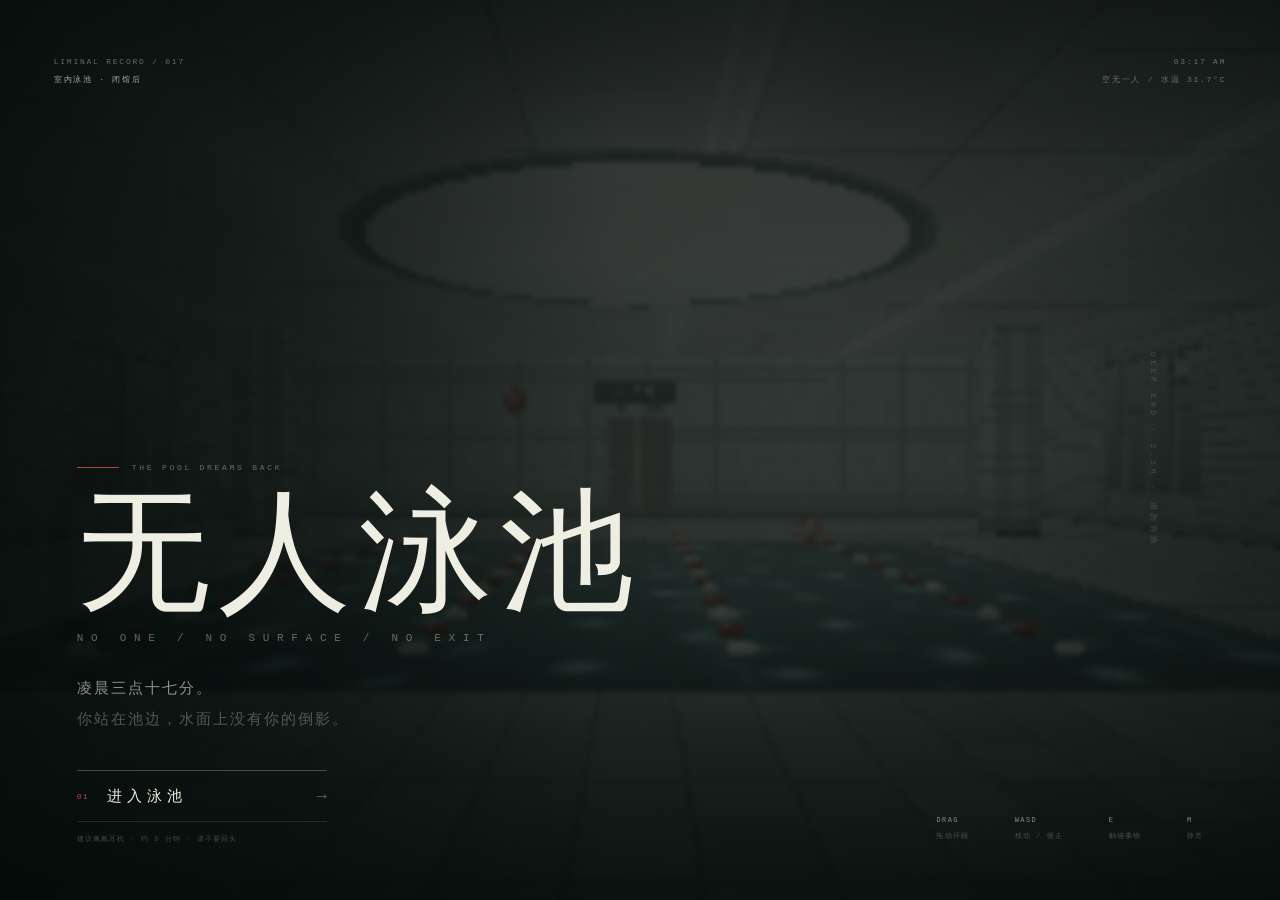
==== index.html @ 758d9158 "chore: add root entry for GitHub Pages" ====
﻿<!DOCTYPE html>
<html lang="zh-CN">
<head>
  <meta charset="UTF-8">
  <meta name="viewport" content="width=device-width,initial-scale=1">
  <meta http-equiv="refresh" content="0; url=./dream-pool/">
  <title>无人泳池 · THE POOL REMEMBERS</title>
  <style>
    html,body{height:100%;margin:0;background:#07110f;color:#efeee2;display:grid;place-items:center;font-family:Georgia,"Songti SC","SimSun",serif}
    a{color:#b9d4c7;letter-spacing:.14em;text-decoration:none;border-bottom:1px solid rgba(185,212,199,.35);padding-bottom:5px}
    .wrap{text-align:center;line-height:2.2}
    .en{font-family:Consolas,monospace;font-size:10px;letter-spacing:.4em;color:rgba(239,238,226,.35)}
    .cn{font-size:clamp(30px,6vw,64px);letter-spacing:.16em;margin:16px 0 28px}
  </style>
  <script>location.replace('./dream-pool/');</script>
</head>
<body>
  <div class="wrap">
    <div class="en">THE POOL REMEMBERS</div>
    <div class="cn">无人泳池</div>
    <a href="./dream-pool/">如果没有自动进入，请点这里</a>
  </div>
</body>
</html>
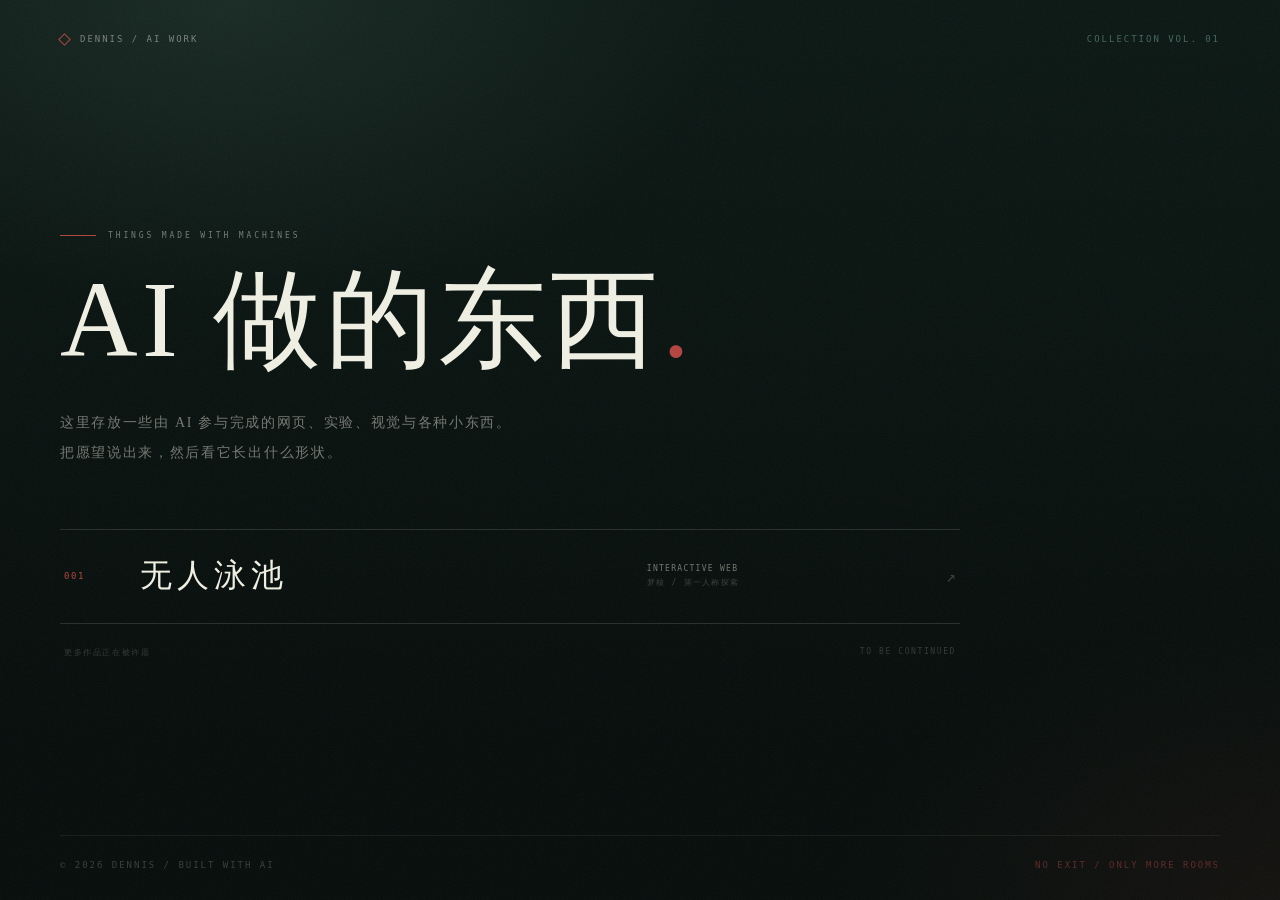
==== commit 41ccfd8b: "docs: add multi-project landing page and AI credit" ====
--- a/index.html
+++ b/index.html
@@ -1,24 +1,230 @@
-﻿<!DOCTYPE html>
+<!DOCTYPE html>
 <html lang="zh-CN">
 <head>
   <meta charset="UTF-8">
-  <meta name="viewport" content="width=device-width,initial-scale=1">
-  <meta http-equiv="refresh" content="0; url=./dream-pool/">
-  <title>无人泳池 · THE POOL REMEMBERS</title>
+  <meta name="viewport" content="width=device-width, initial-scale=1">
+  <meta name="theme-color" content="#07110f">
+  <meta name="description" content="Dennis 的 AI 作品仓库：网页、实验、视觉与各种小东西。">
+  <title>Dennis / AI Work</title>
+  <link rel="icon" href="data:image/svg+xml,%3Csvg xmlns='http://www.w3.org/2000/svg' viewBox='0 0 64 64'%3E%3Crect width='64' height='64' fill='%2307110f'/%3E%3Cpath d='M18 44 32 16l14 28z' fill='none' stroke='%23b44743' stroke-width='2'/%3E%3C/svg%3E">
   <style>
-    html,body{height:100%;margin:0;background:#07110f;color:#efeee2;display:grid;place-items:center;font-family:Georgia,"Songti SC","SimSun",serif}
-    a{color:#b9d4c7;letter-spacing:.14em;text-decoration:none;border-bottom:1px solid rgba(185,212,199,.35);padding-bottom:5px}
-    .wrap{text-align:center;line-height:2.2}
-    .en{font-family:Consolas,monospace;font-size:10px;letter-spacing:.4em;color:rgba(239,238,226,.35)}
-    .cn{font-size:clamp(30px,6vw,64px);letter-spacing:.16em;margin:16px 0 28px}
+    :root {
+      --paper: #efeee2;
+      --dim: rgba(239, 238, 226, .46);
+      --faint: rgba(239, 238, 226, .22);
+      --line: rgba(239, 238, 226, .14);
+      --red: #b44743;
+      --teal: #8cc8b8;
+      --serif: "Songti SC", "STSong", "Noto Serif SC", "SimSun", serif;
+      --sans: "Microsoft YaHei UI", "PingFang SC", sans-serif;
+      --mono: "Cascadia Mono", "SFMono-Regular", "Consolas", monospace;
+    }
+    * { box-sizing: border-box; margin: 0; padding: 0; }
+    html, body { min-height: 100%; }
+    body {
+      background: #07110f;
+      color: var(--paper);
+      font-family: var(--sans);
+      -webkit-font-smoothing: antialiased;
+      overflow-x: hidden;
+    }
+    body::before {
+      content: "";
+      position: fixed;
+      inset: 0;
+      pointer-events: none;
+      background:
+        radial-gradient(55% 50% at 18% 0%, rgba(129, 174, 153, .12), transparent 70%),
+        radial-gradient(50% 45% at 100% 100%, rgba(180, 71, 67, .08), transparent 70%),
+        linear-gradient(180deg, #0a1713, #050c0a 82%);
+      z-index: -2;
+    }
+    body::after {
+      content: "";
+      position: fixed;
+      inset: 0;
+      pointer-events: none;
+      opacity: .055;
+      background-image: url("data:image/svg+xml,%3Csvg xmlns='http://www.w3.org/2000/svg' width='220' height='220'%3E%3Cfilter id='n'%3E%3CfeTurbulence type='fractalNoise' baseFrequency='.9' numOctaves='3' stitchTiles='stitch'/%3E%3C/filter%3E%3Crect width='220' height='220' filter='url(%23n)'/%3E%3C/svg%3E");
+      z-index: -1;
+    }
+    .shell {
+      min-height: 100vh;
+      display: flex;
+      flex-direction: column;
+      width: min(1160px, calc(100% - 64px));
+      margin: 0 auto;
+      padding: 34px 0 30px;
+    }
+    header, footer {
+      display: flex;
+      justify-content: space-between;
+      align-items: center;
+      font-family: var(--mono);
+      font-size: 9px;
+      letter-spacing: .22em;
+      color: var(--faint);
+    }
+    header .mark { display: flex; gap: 11px; align-items: center; color: var(--dim); }
+    header .mark::before {
+      content: "";
+      width: 7px; height: 7px;
+      border: 1px solid var(--red);
+      transform: rotate(45deg);
+    }
+    header .version { color: rgba(140, 200, 184, .45); }
+    main {
+      flex: 1;
+      display: flex;
+      flex-direction: column;
+      justify-content: center;
+      padding: 80px 0 70px;
+    }
+    .kicker {
+      display: flex;
+      align-items: center;
+      gap: 12px;
+      margin-bottom: 22px;
+      font-family: var(--mono);
+      font-size: 8px;
+      letter-spacing: .36em;
+      color: var(--dim);
+    }
+    .kicker::before { content: ""; width: 36px; height: 1px; background: var(--red); }
+    h1 {
+      max-width: 900px;
+      font-family: var(--serif);
+      font-weight: 400;
+      font-size: clamp(48px, 8.4vw, 112px);
+      line-height: 1.08;
+      letter-spacing: .04em;
+    }
+    h1 .dot { color: var(--red); }
+    .intro {
+      max-width: 470px;
+      margin-top: 30px;
+      font-family: var(--serif);
+      font-size: 14px;
+      line-height: 2.1;
+      letter-spacing: .12em;
+      color: var(--dim);
+    }
+    .works {
+      margin-top: 62px;
+      border-top: 1px solid var(--line);
+      max-width: 900px;
+    }
+    .work {
+      display: grid;
+      grid-template-columns: 58px minmax(0, 1.3fr) minmax(150px, .7fr) 28px;
+      gap: 18px;
+      align-items: center;
+      min-height: 94px;
+      padding: 17px 4px;
+      border-bottom: 1px solid var(--line);
+      text-decoration: none;
+      color: inherit;
+      transition: background .4s ease, padding .4s ease;
+    }
+    .work:hover { background: rgba(239, 238, 226, .025); padding-left: 14px; padding-right: 10px; }
+    .work .idx {
+      font-family: var(--mono);
+      font-size: 9px;
+      letter-spacing: .18em;
+      color: var(--red);
+    }
+    .work .title {
+      font-family: var(--serif);
+      font-size: clamp(22px, 2.5vw, 32px);
+      letter-spacing: .16em;
+      color: var(--paper);
+    }
+    .work .type {
+      font-family: var(--mono);
+      font-size: 8px;
+      line-height: 1.8;
+      letter-spacing: .16em;
+      color: var(--faint);
+    }
+    .work .type b { display: block; font-weight: 400; color: var(--dim); }
+    .work .arrow {
+      justify-self: end;
+      font-family: var(--mono);
+      font-size: 16px;
+      color: var(--faint);
+      transition: color .35s ease, transform .35s ease;
+    }
+    .work:hover .arrow { color: var(--teal); transform: translate(2px, -2px); }
+    .soon {
+      display: flex;
+      justify-content: space-between;
+      padding: 23px 4px 0;
+      font-family: var(--mono);
+      font-size: 8px;
+      letter-spacing: .2em;
+      color: rgba(239, 238, 226, .19);
+    }
+    footer {
+      gap: 20px;
+      flex-wrap: wrap;
+      padding-top: 24px;
+      border-top: 1px solid rgba(239, 238, 226, .07);
+    }
+    footer .right { color: rgba(180, 71, 67, .48); }
+    @media (max-width: 680px) {
+      .shell { width: calc(100% - 36px); padding-top: 22px; }
+      main { padding: 64px 0 50px; }
+      header { font-size: 7px; letter-spacing: .13em; }
+      header .version { display: none; }
+      .intro { font-size: 12px; margin-top: 23px; }
+      .works { margin-top: 44px; }
+      .work {
+        grid-template-columns: 34px 1fr 20px;
+        gap: 11px;
+        min-height: 79px;
+      }
+      .work .type { display: none; }
+      .work .title { font-size: 22px; }
+      .work .idx { font-size: 7px; }
+      .work .arrow { font-size: 13px; }
+      .soon { font-size: 7px; }
+      footer { font-size: 7px; letter-spacing: .12em; }
+    }
   </style>
-  <script>location.replace('./dream-pool/');</script>
 </head>
 <body>
-  <div class="wrap">
-    <div class="en">THE POOL REMEMBERS</div>
-    <div class="cn">无人泳池</div>
-    <a href="./dream-pool/">如果没有自动进入，请点这里</a>
+  <div class="shell">
+    <header>
+      <div class="mark">DENNIS / AI WORK</div>
+      <div class="version">COLLECTION VOL. 01</div>
+    </header>
+
+    <main>
+      <div class="kicker">THINGS MADE WITH MACHINES</div>
+      <h1>AI 做的东西<span class="dot">.</span></h1>
+      <p class="intro">
+        这里存放一些由 AI 参与完成的网页、实验、视觉与各种小东西。<br>
+        把愿望说出来，然后看它长出什么形状。
+      </p>
+
+      <nav class="works" aria-label="作品列表">
+        <a class="work" href="./dream-pool/">
+          <span class="idx">001</span>
+          <span class="title">无人泳池</span>
+          <span class="type"><b>INTERACTIVE WEB</b>梦核 / 第一人称探索</span>
+          <span class="arrow" aria-hidden="true">↗</span>
+        </a>
+        <div class="soon">
+          <span>更多作品正在被许愿</span>
+          <span>TO BE CONTINUED</span>
+        </div>
+      </nav>
+    </main>
+
+    <footer>
+      <span>© 2026 DENNIS / BUILT WITH AI</span>
+      <span class="right">NO EXIT / ONLY MORE ROOMS</span>
+    </footer>
   </div>
 </body>
 </html>
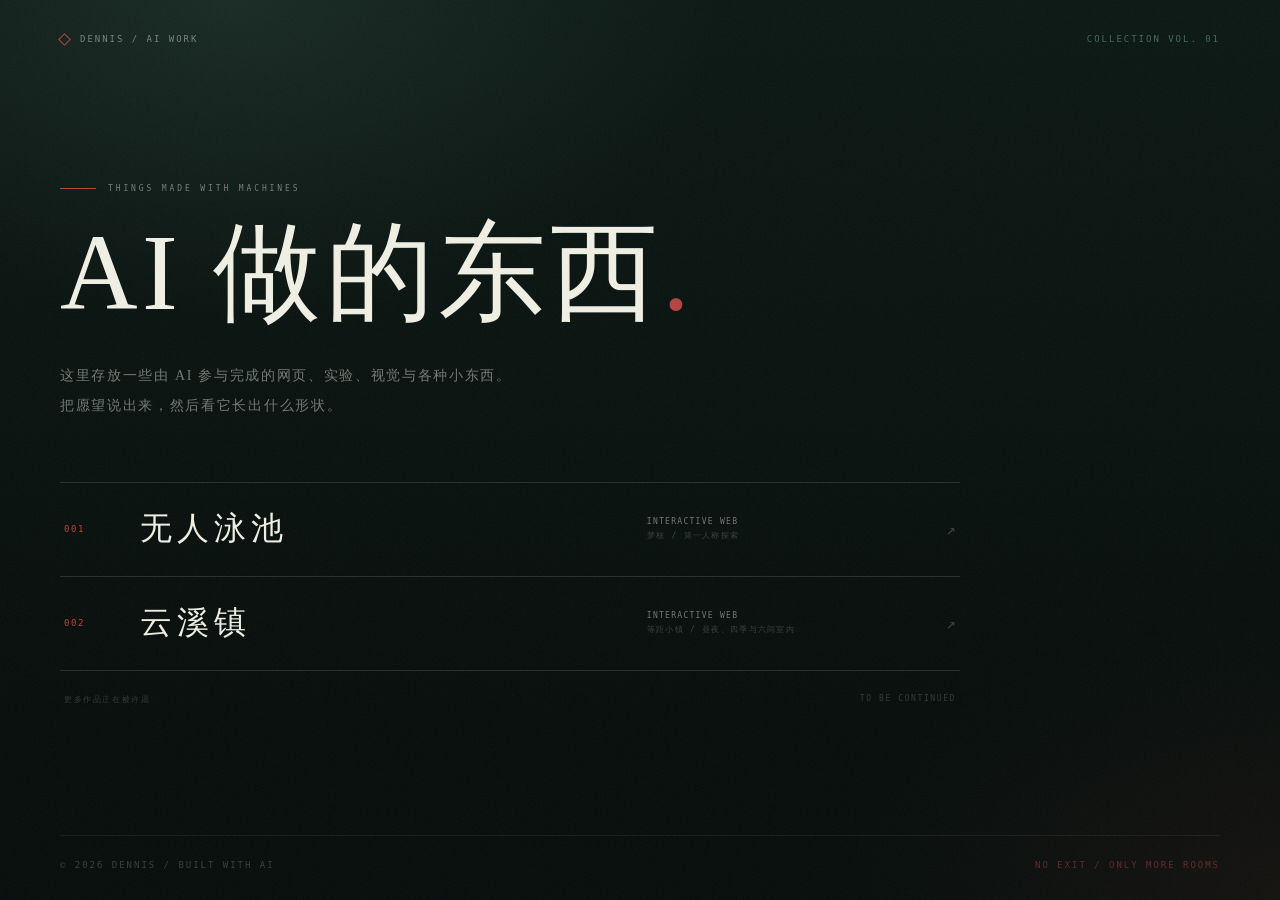
==== commit 59b333d6: "Add Yunxi Town interactive isometric town" ====
--- a/index.html
+++ b/index.html
@@ -214,6 +214,12 @@
           <span class="type"><b>INTERACTIVE WEB</b>梦核 / 第一人称探索</span>
           <span class="arrow" aria-hidden="true">↗</span>
         </a>
+        <a class="work" href="./yunxi-town/">
+          <span class="idx">002</span>
+          <span class="title">云溪镇</span>
+          <span class="type"><b>INTERACTIVE WEB</b>等距小镇 / 昼夜、四季与六间室内</span>
+          <span class="arrow" aria-hidden="true">↗</span>
+        </a>
         <div class="soon">
           <span>更多作品正在被许愿</span>
           <span>TO BE CONTINUED</span>
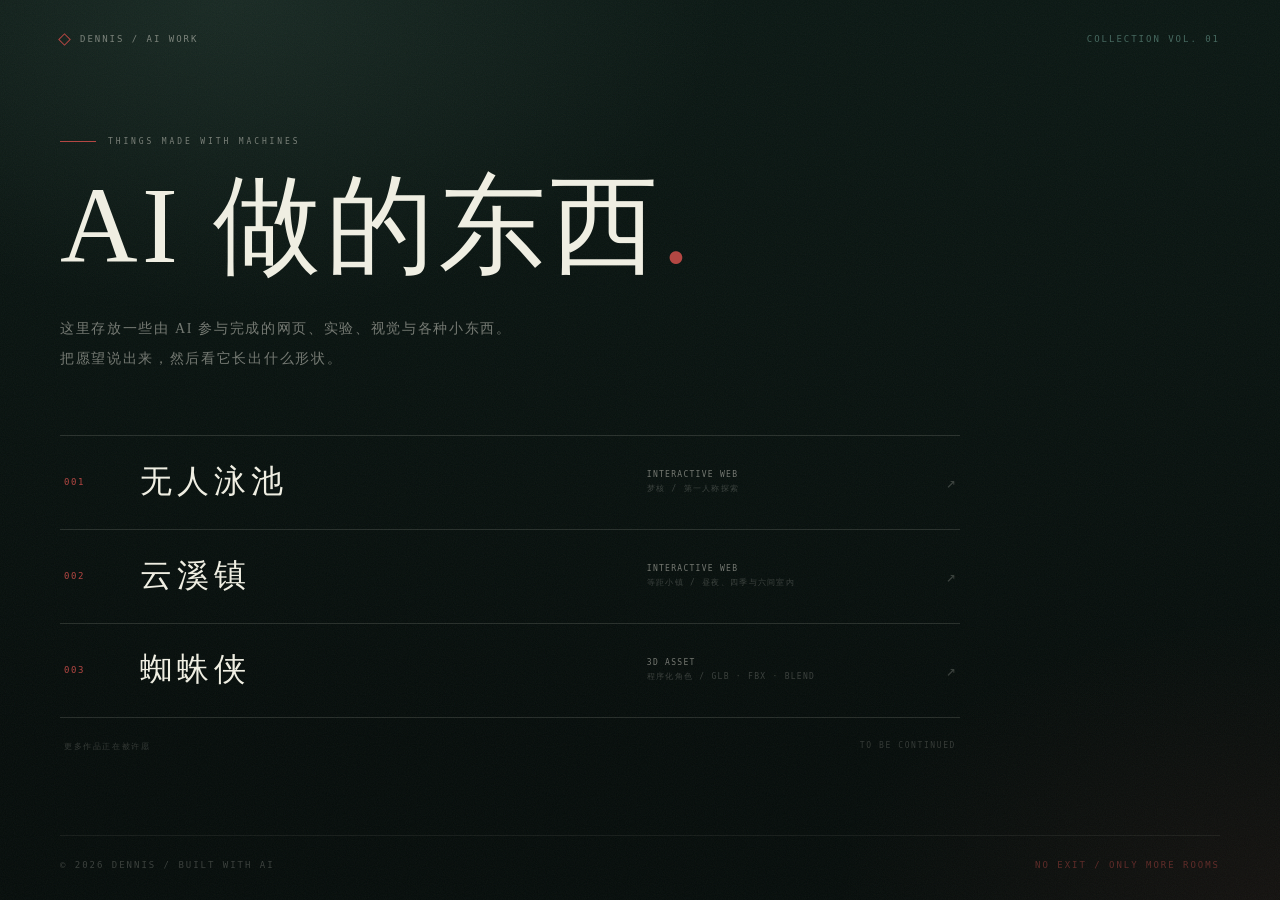
==== commit bfcf9426: "feat: add Spider-Man procedural character by Gemini 4 Argon" ====
--- a/index.html
+++ b/index.html
@@ -220,6 +220,12 @@
           <span class="type"><b>INTERACTIVE WEB</b>等距小镇 / 昼夜、四季与六间室内</span>
           <span class="arrow" aria-hidden="true">↗</span>
         </a>
+        <a class="work" href="./spider-man/">
+          <span class="idx">003</span>
+          <span class="title">蜘蛛侠</span>
+          <span class="type"><b>3D ASSET</b>程序化角色 / GLB · FBX · BLEND</span>
+          <span class="arrow" aria-hidden="true">↗</span>
+        </a>
         <div class="soon">
           <span>更多作品正在被许愿</span>
           <span>TO BE CONTINUED</span>
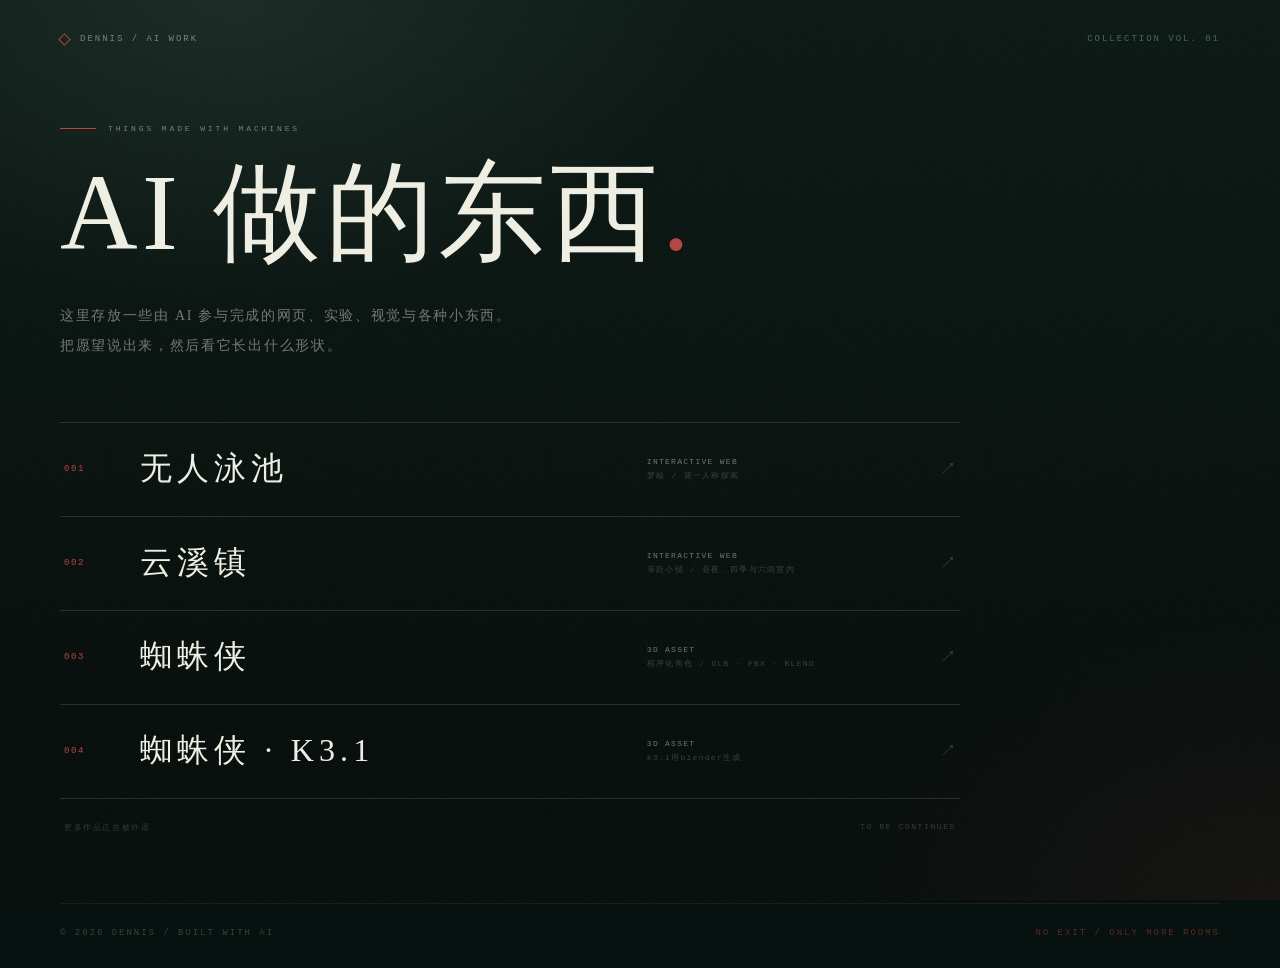
==== commit 986fd9bd: "feat: add Spider-Man character by K3.1 k3.1用blender生成" ====
--- a/index.html
+++ b/index.html
@@ -226,6 +226,12 @@
           <span class="type"><b>3D ASSET</b>程序化角色 / GLB · FBX · BLEND</span>
           <span class="arrow" aria-hidden="true">↗</span>
         </a>
+        <a class="work" href="./spider-man-k3/">
+          <span class="idx">004</span>
+          <span class="title">蜘蛛侠 · K3.1</span>
+          <span class="type"><b>3D ASSET</b>k3.1用blender生成</span>
+          <span class="arrow" aria-hidden="true">↗</span>
+        </a>
         <div class="soon">
           <span>更多作品正在被许愿</span>
           <span>TO BE CONTINUED</span>
